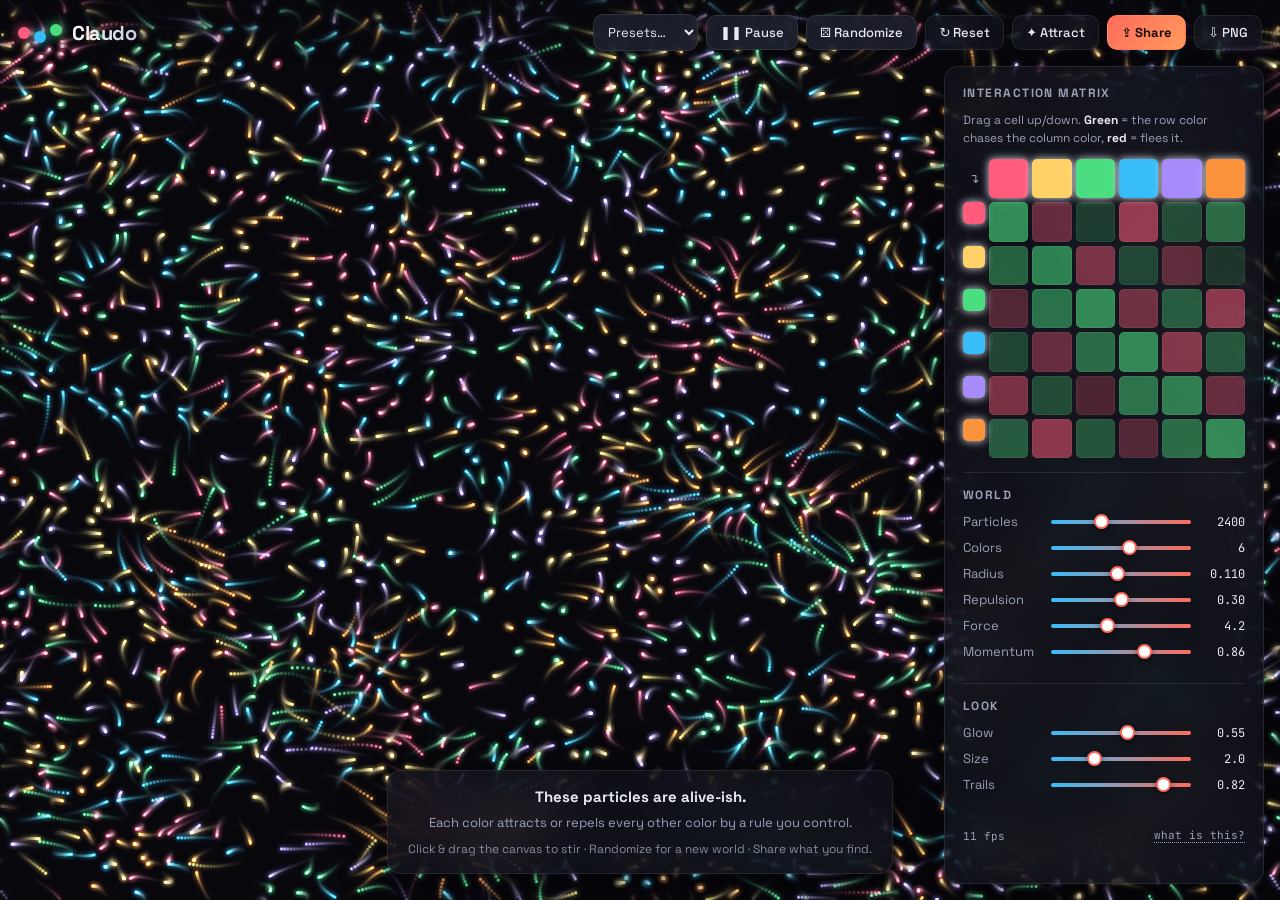
==== index.html @ 6fefa9ca "Build Claudo: an interactive particle-life studio Thousands of colored particles governed by a K×K a" ====
<!DOCTYPE html>
<html lang="en">
<head>
  <meta charset="UTF-8" />
  <meta name="viewport" content="width=device-width, initial-scale=1.0, maximum-scale=1.0, user-scalable=no" />
  <title>Claudo — a particle life studio</title>
  <meta name="description" content="Thousands of particles, one simple rule, endless emergent life. Tune the universe, discover behaviors, and share the worlds you find." />
  <meta name="theme-color" content="#07070c" />

  <!-- Open Graph / social -->
  <meta property="og:title" content="Claudo — a particle life studio" />
  <meta property="og:description" content="Simple rules, emergent life. Tune your own universe of particles and share what you discover." />
  <meta property="og:type" content="website" />

  <link rel="preconnect" href="https://fonts.googleapis.com" />
  <link rel="preconnect" href="https://fonts.gstatic.com" crossorigin />
  <link href="https://fonts.googleapis.com/css2?family=Space+Grotesk:wght@400;500;700&family=JetBrains+Mono:wght@400;500&display=swap" rel="stylesheet" />
  <link rel="icon" href="data:image/svg+xml,<svg xmlns='http://www.w3.org/2000/svg' viewBox='0 0 32 32'><circle cx='11' cy='13' r='5' fill='%23ff5c7c'/><circle cx='21' cy='19' r='5' fill='%2338bdf8'/><circle cx='19' cy='9' r='4' fill='%234ade80'/></svg>" />
  <link rel="stylesheet" href="css/style.css" />
</head>
<body>
  <canvas id="stage"></canvas>

  <!-- Top bar -->
  <header id="topbar">
    <div id="logo" class="logo">
      <span class="dot d1"></span><span class="dot d2"></span><span class="dot d3"></span>
      <span class="word">Claudo</span>
    </div>
    <div class="actions">
      <select id="presetSelect" title="Load a curated universe">
        <option value="" disabled selected>Presets…</option>
      </select>
      <button id="playBtn" class="btn">❚❚ Pause</button>
      <button id="randomBtn" class="btn" title="Roll a brand-new random universe">⚄ Randomize</button>
      <button id="restartBtn" class="btn ghost" title="Re-scatter particles">↻ Reset</button>
      <button id="cursorBtn" class="btn ghost" title="Toggle cursor force">✦ Attract</button>
      <button id="shareBtn" class="btn primary" title="Copy a link to this exact universe">⇪ Share</button>
      <button id="saveBtn" class="btn ghost" title="Save a PNG snapshot">⇩ PNG</button>
      <button id="panelToggle" class="btn ghost only-narrow" title="Toggle controls">⚙</button>
    </div>
  </header>

  <!-- Control panel -->
  <aside id="panel">
    <button id="panelClose" class="panel-close only-narrow" onclick="document.body.classList.remove('panel-open')">✕</button>

    <section class="group">
      <h3>Interaction matrix</h3>
      <p class="tip">Drag a cell up/down. <b>Green</b> = the row color chases the column color, <b>red</b> = flees it.</p>
      <div id="matrix"></div>
    </section>

    <section class="group">
      <h3>World</h3>
      <label class="ctl"><span>Particles</span><input id="countRange" type="range" min="500" max="6000" step="100" value="2400" /><output id="countVal">2400</output></label>
      <label class="ctl"><span>Colors</span><input id="colorsRange" type="range" min="2" max="9" step="1" value="6" /><output id="colorsVal">6</output></label>
      <label class="ctl"><span>Radius</span><input id="rmaxRange" type="range" min="0.03" max="0.2" step="0.005" value="0.11" /><output id="rmaxVal">0.110</output></label>
      <label class="ctl"><span>Repulsion</span><input id="betaRange" type="range" min="0.1" max="0.5" step="0.01" value="0.3" /><output id="betaVal">0.30</output></label>
      <label class="ctl"><span>Force</span><input id="forceRange" type="range" min="0.5" max="10" step="0.1" value="4.2" /><output id="forceVal">4.2</output></label>
      <label class="ctl"><span>Momentum</span><input id="frictionRange" type="range" min="0.6" max="0.98" step="0.01" value="0.86" /><output id="frictionVal">0.86</output></label>
    </section>

    <section class="group">
      <h3>Look</h3>
      <label class="ctl"><span>Glow</span><input id="glowRange" type="range" min="0" max="1" step="0.05" value="0.55" /><output id="glowVal">0.55</output></label>
      <label class="ctl"><span>Size</span><input id="sizeRange" type="range" min="0.8" max="5" step="0.1" value="2.0" /><output id="sizeVal">2.0</output></label>
      <label class="ctl"><span>Trails</span><input id="trailsRange" type="range" min="0" max="0.98" step="0.02" value="0.82" /><output id="trailsVal">0.82</output></label>
    </section>

    <footer class="panel-foot">
      <span id="fps">— fps</span>
      <a href="https://en.wikipedia.org/wiki/Artificial_life" target="_blank" rel="noopener">what is this?</a>
    </footer>
  </aside>

  <!-- First-run hint -->
  <div id="hint">
    <div class="hint-inner">
      <strong>These particles are alive-ish.</strong>
      Each color attracts or repels every other color by a rule you control.
      <span>Click &amp; drag the canvas to stir · Randomize for a new world · Share what you find.</span>
    </div>
  </div>

  <div id="toast"></div>

  <script type="module" src="js/app.js"></script>
</body>
</html>
---- css/style.css ----
:root {
  --bg: #07070c;
  --panel: rgba(16, 17, 27, 0.72);
  --panel-solid: #10111b;
  --line: rgba(255, 255, 255, 0.09);
  --text: #e8e9f2;
  --muted: #9aa0b5;
  --accent: #ff6b5c;      /* warm clay — a nod to the maker */
  --accent-2: #38bdf8;
  --radius: 14px;
  --shadow: 0 12px 40px rgba(0, 0, 0, 0.55);
}

* { box-sizing: border-box; }
html, body { margin: 0; height: 100%; overflow: hidden; }
body {
  background: var(--bg);
  color: var(--text);
  font-family: 'Space Grotesk', system-ui, sans-serif;
  -webkit-font-smoothing: antialiased;
  user-select: none;
  touch-action: none;
}
body.dragging { cursor: ns-resize; }

/* ---- canvas ---- */
#stage {
  position: fixed;
  inset: 0;
  width: 100vw;
  height: 100vh;
  display: block;
  cursor: crosshair;
}

/* ---- top bar ---- */
#topbar {
  position: fixed;
  top: 0; left: 0; right: 0;
  z-index: 20;
  display: flex;
  align-items: center;
  justify-content: space-between;
  gap: 16px;
  padding: 14px 18px;
  background: linear-gradient(180deg, rgba(7,7,12,0.78) 0%, rgba(7,7,12,0) 100%);
  pointer-events: none;
}
#topbar > * { pointer-events: auto; }

.logo {
  display: flex;
  align-items: center;
  gap: 10px;
  font-weight: 700;
  font-size: 20px;
  letter-spacing: -0.02em;
  position: relative;
}
.logo .word {
  background: linear-gradient(90deg, #fff, #c9cee0);
  -webkit-background-clip: text;
  background-clip: text;
  color: transparent;
}
.logo .dot {
  width: 12px; height: 12px; border-radius: 50%;
  position: relative;
  filter: drop-shadow(0 0 6px currentColor);
}
.logo .d1 { color: #ff5c7c; background: #ff5c7c; margin-right: -6px; }
.logo .d2 { color: #38bdf8; background: #38bdf8; margin-right: -6px; transform: translateY(4px); }
.logo .d3 { color: #4ade80; background: #4ade80; transform: translateY(-3px); }
@keyframes jitter {
  0%,100% { transform: translate(0,0); }
  25% { transform: translate(3px,-4px); }
  50% { transform: translate(-4px,3px); }
  75% { transform: translate(2px,4px); }
}
.logo.flash .dot { animation: jitter 0.5s ease; }

.actions { display: flex; align-items: center; gap: 8px; flex-wrap: wrap; justify-content: flex-end; }

.btn {
  font-family: inherit;
  font-size: 13px;
  font-weight: 500;
  color: var(--text);
  background: rgba(30, 32, 46, 0.85);
  border: 1px solid var(--line);
  padding: 8px 13px;
  border-radius: 10px;
  cursor: pointer;
  backdrop-filter: blur(10px);
  transition: transform 0.12s ease, background 0.15s ease, border-color 0.15s ease;
  white-space: nowrap;
}
.btn:hover { background: rgba(44, 46, 64, 0.95); transform: translateY(-1px); }
.btn:active { transform: translateY(0); }
.btn.ghost { background: rgba(20, 21, 32, 0.6); }
.btn.primary {
  background: linear-gradient(135deg, var(--accent), #ff9a5c);
  border-color: transparent;
  color: #1a0d0a;
  font-weight: 700;
}
.btn.primary:hover { filter: brightness(1.08); }
.btn.paused { color: var(--accent); border-color: rgba(255,107,92,0.5); }

select#presetSelect {
  font-family: inherit;
  font-size: 13px;
  color: var(--text);
  background: rgba(30, 32, 46, 0.85);
  border: 1px solid var(--line);
  padding: 8px 10px;
  border-radius: 10px;
  cursor: pointer;
  backdrop-filter: blur(10px);
}
select#presetSelect option { background: var(--panel-solid); }

/* ---- panel ---- */
#panel {
  position: fixed;
  top: 66px; right: 16px; bottom: 16px;
  z-index: 15;
  width: 320px;
  max-width: calc(100vw - 32px);
  padding: 4px 18px 14px;
  overflow-y: auto;
  background: var(--panel);
  border: 1px solid var(--line);
  border-radius: var(--radius);
  backdrop-filter: blur(20px) saturate(1.2);
  box-shadow: var(--shadow);
  transform: translateX(calc(100% + 24px));
  opacity: 0;
  transition: transform 0.32s cubic-bezier(0.4, 1.2, 0.5, 1), opacity 0.25s ease;
  scrollbar-width: thin;
  scrollbar-color: rgba(255,255,255,0.2) transparent;
}
body.panel-open #panel { transform: translateX(0); opacity: 1; }
#panel::-webkit-scrollbar { width: 8px; }
#panel::-webkit-scrollbar-thumb { background: rgba(255,255,255,0.15); border-radius: 8px; }

.group { padding: 14px 0; border-bottom: 1px solid var(--line); }
.group:last-of-type { border-bottom: none; }
.group h3 {
  margin: 0 0 10px;
  font-size: 12px;
  font-weight: 700;
  text-transform: uppercase;
  letter-spacing: 0.12em;
  color: var(--muted);
}
.tip { margin: 0 0 12px; font-size: 12px; line-height: 1.5; color: var(--muted); }
.tip b { color: var(--text); }

.ctl {
  display: grid;
  grid-template-columns: 76px 1fr 42px;
  align-items: center;
  gap: 10px;
  margin: 9px 0;
  font-size: 13px;
}
.ctl span { color: var(--muted); }
.ctl output {
  font-family: 'JetBrains Mono', monospace;
  font-size: 12px;
  text-align: right;
  color: var(--text);
}

input[type="range"] {
  -webkit-appearance: none;
  appearance: none;
  height: 4px;
  border-radius: 3px;
  background: linear-gradient(90deg, var(--accent-2), var(--accent));
  outline: none;
  cursor: pointer;
}
input[type="range"]::-webkit-slider-thumb {
  -webkit-appearance: none;
  width: 15px; height: 15px;
  border-radius: 50%;
  background: #fff;
  border: 2px solid var(--accent);
  box-shadow: 0 2px 6px rgba(0,0,0,0.5);
  cursor: grab;
}
input[type="range"]::-moz-range-thumb {
  width: 15px; height: 15px;
  border-radius: 50%;
  background: #fff;
  border: 2px solid var(--accent);
  cursor: grab;
}

/* ---- matrix editor ---- */
.matrix {
  display: grid;
  grid-template-columns: 22px repeat(var(--k), 1fr);
  gap: 4px;
}
.mhead { border-radius: 5px; }
.mhead.swatch {
  aspect-ratio: 1;
  box-shadow: 0 0 8px currentColor;
  min-height: 16px;
}
.mhead.corner {
  color: var(--muted);
  font-size: 13px;
  display: flex;
  align-items: center;
  justify-content: center;
}
.cell {
  aspect-ratio: 1;
  border-radius: 5px;
  cursor: ns-resize;
  border: 1px solid rgba(255,255,255,0.06);
  transition: box-shadow 0.1s ease;
}
.cell:hover { box-shadow: 0 0 0 2px rgba(255,255,255,0.35); }

.panel-foot {
  display: flex;
  justify-content: space-between;
  align-items: center;
  padding-top: 12px;
  font-family: 'JetBrains Mono', monospace;
  font-size: 11px;
  color: var(--muted);
}
.panel-foot a { color: var(--muted); text-decoration: none; border-bottom: 1px dotted var(--muted); }
.panel-foot a:hover { color: var(--text); }

.panel-close {
  position: absolute;
  top: 10px; right: 10px;
  background: none;
  border: none;
  color: var(--muted);
  font-size: 16px;
  cursor: pointer;
}

/* ---- first-run hint ---- */
#hint {
  position: fixed;
  left: 50%; bottom: 26px;
  transform: translateX(-50%);
  z-index: 12;
  max-width: min(560px, calc(100vw - 32px));
  transition: opacity 0.6s ease, transform 0.6s ease;
}
#hint.gone { opacity: 0; transform: translate(-50%, 20px); pointer-events: none; }
.hint-inner {
  padding: 14px 20px;
  background: var(--panel);
  border: 1px solid var(--line);
  border-radius: var(--radius);
  backdrop-filter: blur(20px);
  box-shadow: var(--shadow);
  text-align: center;
  font-size: 13px;
  line-height: 1.6;
  color: var(--muted);
}
.hint-inner strong { display: block; color: var(--text); font-size: 15px; margin-bottom: 4px; }
.hint-inner span { display: block; margin-top: 6px; font-size: 12px; opacity: 0.85; }

/* ---- toast ---- */
#toast {
  position: fixed;
  left: 50%; top: 74px;
  transform: translate(-50%, -12px);
  z-index: 30;
  padding: 10px 18px;
  background: var(--accent);
  color: #1a0d0a;
  font-weight: 600;
  font-size: 13px;
  border-radius: 10px;
  box-shadow: var(--shadow);
  opacity: 0;
  pointer-events: none;
  transition: opacity 0.2s ease, transform 0.2s ease;
}
#toast.show { opacity: 1; transform: translate(-50%, 0); }

.only-narrow { display: none; }

/* ---- responsive ---- */
@media (max-width: 820px) {
  #topbar { padding: 10px 12px; gap: 8px; }
  .logo { font-size: 17px; }
  .actions .btn span, .actions { gap: 6px; }
  #restartBtn, #cursorBtn, #saveBtn { display: none; }
  .only-narrow { display: inline-flex; }
  #panel {
    top: auto; bottom: 0; left: 0; right: 0;
    width: 100%; max-width: 100%;
    max-height: 72vh;
    border-radius: var(--radius) var(--radius) 0 0;
    transform: translateY(100%);
  }
  body.panel-open #panel { transform: translateY(0); }
  #hint { bottom: 16px; }
}
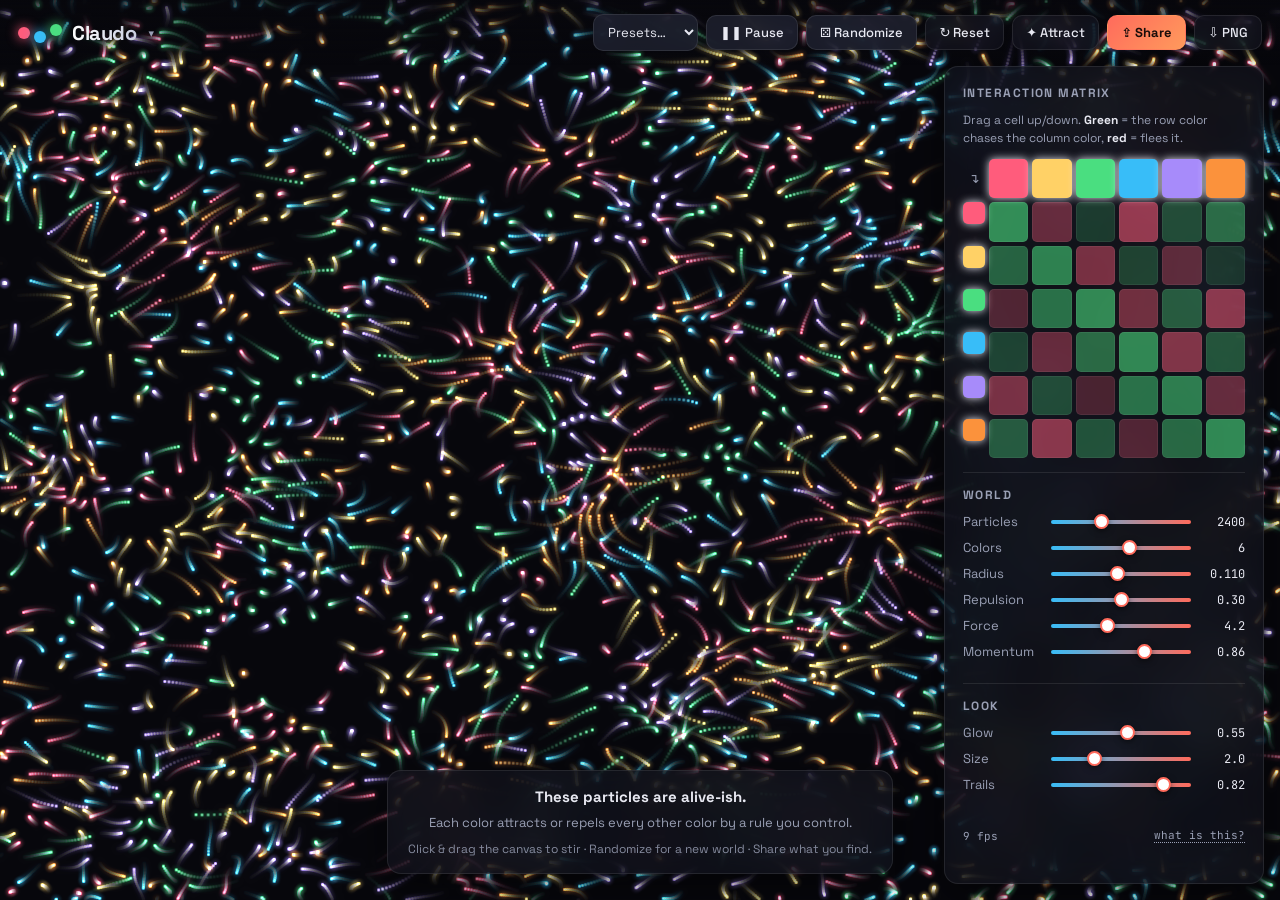
==== commit 966b7cc3: "Add Attractors and Reaction pages with shared nav dropdown Turns the Claudo brand into a menu switch" ====
--- a/index.html
+++ b/index.html
@@ -86,5 +86,9 @@
   <div id="toast"></div>
 
   <script type="module" src="js/app.js"></script>
+  <script type="module">
+    import { initNav } from './js/nav.js';
+    initNav('life');
+  </script>
 </body>
 </html>
--- a/css/style.css
+++ b/css/style.css
@@ -120,6 +120,19 @@
 }
 select#presetSelect option { background: var(--panel-solid); }
 
+.inline-select {
+  font-family: inherit;
+  font-size: 13px;
+  color: var(--text);
+  background: rgba(30, 32, 46, 0.7);
+  border: 1px solid var(--line);
+  padding: 6px 8px;
+  border-radius: 8px;
+  cursor: pointer;
+  width: 100%;
+}
+.inline-select option { background: var(--panel-solid); }
+
 /* ---- panel ---- */
 #panel {
   position: fixed;
@@ -292,6 +305,67 @@
   transition: opacity 0.2s ease, transform 0.2s ease;
 }
 #toast.show { opacity: 1; transform: translate(-50%, 0); }
+
+/* ---- nav dropdown (brand becomes the menu) ---- */
+.nav-trigger { cursor: pointer; user-select: none; }
+.nav-caret {
+  font-size: 11px;
+  color: var(--muted);
+  margin-left: 2px;
+  transition: transform 0.2s ease, color 0.2s ease;
+}
+.nav-trigger:hover .nav-caret { color: var(--text); }
+.nav-trigger.open .nav-caret { transform: rotate(180deg); color: var(--text); }
+
+.nav-menu {
+  position: fixed;
+  z-index: 40;
+  min-width: 262px;
+  padding: 6px;
+  background: var(--panel);
+  border: 1px solid var(--line);
+  border-radius: var(--radius);
+  backdrop-filter: blur(20px) saturate(1.2);
+  box-shadow: var(--shadow);
+  opacity: 0;
+  transform: translateY(-8px) scale(0.98);
+  transform-origin: top left;
+  pointer-events: none;
+  transition: opacity 0.16s ease, transform 0.16s cubic-bezier(0.4, 1.3, 0.5, 1);
+}
+.nav-menu.show { opacity: 1; transform: translateY(0) scale(1); pointer-events: auto; }
+.nav-menu-head {
+  font-size: 10px;
+  font-weight: 700;
+  letter-spacing: 0.16em;
+  text-transform: uppercase;
+  color: var(--muted);
+  padding: 8px 10px 6px;
+}
+.nav-item {
+  display: flex;
+  align-items: center;
+  gap: 12px;
+  padding: 10px;
+  border-radius: 10px;
+  text-decoration: none;
+  color: var(--text);
+  transition: background 0.14s ease;
+}
+.nav-item:hover { background: rgba(255, 255, 255, 0.06); }
+.nav-item.current { background: rgba(255, 255, 255, 0.04); }
+.nav-dots { display: inline-flex; }
+.nav-dots i {
+  width: 11px; height: 11px; border-radius: 50%;
+  margin-right: -4px;
+  filter: drop-shadow(0 0 5px currentColor);
+}
+.nav-dots i:nth-child(2) { transform: translateY(4px); }
+.nav-dots i:nth-child(3) { transform: translateY(-3px); margin-right: 4px; }
+.nav-text { display: flex; flex-direction: column; line-height: 1.3; flex: 1; }
+.nav-text b { font-size: 14px; font-weight: 600; }
+.nav-text small { font-size: 11px; color: var(--muted); }
+.nav-here { color: var(--accent); font-size: 9px; }
 
 .only-narrow { display: none; }
 
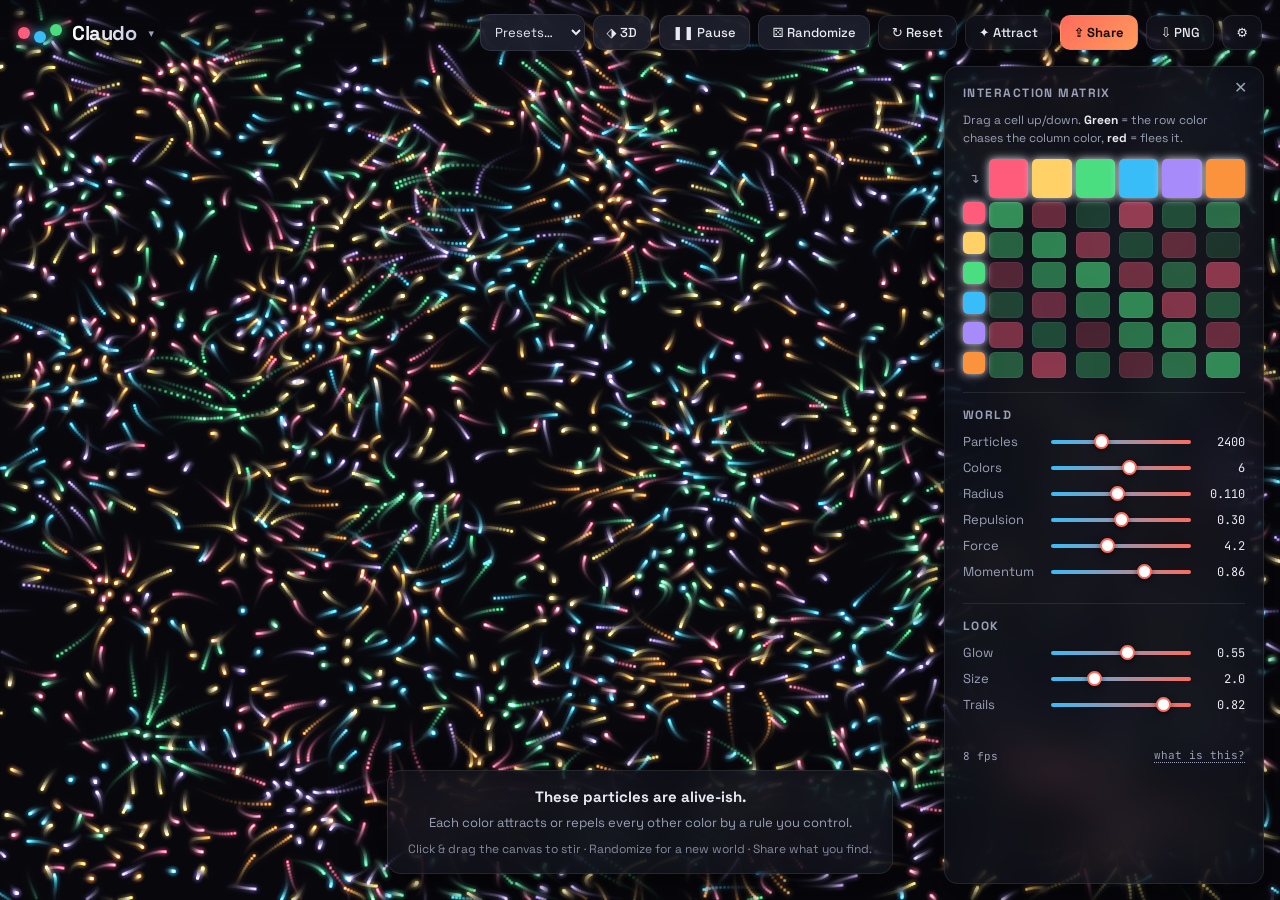
==== commit d3520d83: "Add 3D modes for Reaction and Particle Life (wave 4) - reaction3d.js: chemical-B concentration as a " ====
--- a/index.html
+++ b/index.html
@@ -31,6 +31,7 @@
       <select id="presetSelect" title="Load a curated universe">
         <option value="" disabled selected>Presets…</option>
       </select>
+      <button id="mode3dBtn" class="btn" title="Switch between 2D and 3D">⬗ 3D</button>
       <button id="playBtn" class="btn">❚❚ Pause</button>
       <button id="randomBtn" class="btn" title="Roll a brand-new random universe">⚄ Randomize</button>
       <button id="restartBtn" class="btn ghost" title="Re-scatter particles">↻ Reset</button>
--- a/css/style.css
+++ b/css/style.css
@@ -367,7 +367,164 @@
 .nav-text small { font-size: 11px; color: var(--muted); }
 .nav-here { color: var(--accent); font-size: 9px; }
 
-.only-narrow { display: none; }
+/* ---- centered pages (Pulse) ---- */
+.bg-gradient {
+  position: fixed; inset: 0; z-index: -1;
+  background:
+    radial-gradient(1200px 700px at 20% -10%, rgba(244, 114, 182, 0.10), transparent 60%),
+    radial-gradient(1000px 700px at 100% 110%, rgba(56, 189, 248, 0.10), transparent 60%),
+    var(--bg);
+}
+.page-centered { overflow: auto; }
+.stage-center {
+  min-height: 100vh;
+  display: flex;
+  align-items: center;
+  justify-content: center;
+  padding: 92px 20px 40px;
+}
+.seq-wrap {
+  padding: 16px;
+  background: var(--panel);
+  border: 1px solid var(--line);
+  border-radius: var(--radius);
+  backdrop-filter: blur(20px);
+  box-shadow: var(--shadow);
+  max-width: 100%;
+  overflow-x: auto;
+}
+.seq { display: flex; flex-direction: column; gap: 5px; }
+.seq-row { display: grid; grid-template-columns: 52px repeat(16, 1fr); gap: 5px; align-items: center; }
+.seq-label {
+  font-size: 11px; font-family: 'JetBrains Mono', monospace; color: var(--muted);
+  text-align: right; padding-right: 6px; white-space: nowrap;
+}
+.mel-label { color: #6f7690; }
+.seq-divider { height: 1px; background: var(--line); margin: 5px 0; }
+
+.cell {
+  width: clamp(20px, 4.2vw, 34px); height: 26px;
+  border-radius: 6px;
+  background: rgba(255, 255, 255, 0.05);
+  border: 1px solid rgba(255, 255, 255, 0.05);
+  cursor: pointer;
+  transition: background 0.08s ease, transform 0.06s ease, box-shadow 0.1s ease;
+}
+.cell.beat { background: rgba(255, 255, 255, 0.09); }
+.cell:hover { background: rgba(255, 255, 255, 0.16); }
+.cell.mel { height: 20px; }
+.cell.mel.active {
+  background: linear-gradient(180deg, #7dd3fc, #38bdf8);
+  border-color: transparent;
+  box-shadow: 0 0 12px rgba(56, 189, 248, 0.7);
+}
+.cell.drum.active {
+  background: var(--c);
+  border-color: transparent;
+  box-shadow: 0 0 12px var(--c);
+}
+.cell.playhead { box-shadow: inset 0 0 0 2px rgba(255, 255, 255, 0.55); }
+.cell.active.playhead { transform: scale(1.12); }
+
+/* ---- Pivot game HUD + overlays ---- */
+.hud {
+  position: fixed; top: 76px; left: 0; right: 0; z-index: 10;
+  display: none; flex-direction: column; align-items: center; pointer-events: none;
+}
+body.playing .hud { display: flex; }
+.score-line { display: flex; align-items: baseline; gap: 10px; }
+.score-line #scoreVal {
+  font-size: 64px; font-weight: 700; letter-spacing: -0.03em;
+  color: #fff; text-shadow: 0 0 24px rgba(120, 200, 255, 0.5);
+  font-variant-numeric: tabular-nums;
+}
+.score-line .combo { font-size: 24px; font-weight: 700; color: #4ade80; text-shadow: 0 0 14px rgba(74, 222, 128, 0.6); }
+.best-line { font-family: 'JetBrains Mono', monospace; font-size: 12px; color: var(--muted); margin-top: 2px; }
+.best-line b { color: var(--text); }
+
+.overlay {
+  position: fixed; inset: 0; z-index: 25;
+  display: flex; align-items: center; justify-content: center;
+  background: rgba(7, 7, 12, 0.55); backdrop-filter: blur(6px);
+  transition: opacity 0.3s ease;
+}
+.overlay.hide { display: none; }
+.card {
+  text-align: center; padding: 40px 44px; max-width: 440px;
+  background: var(--panel); border: 1px solid var(--line);
+  border-radius: 22px; box-shadow: var(--shadow); backdrop-filter: blur(20px);
+}
+.card h1 { margin: 6px 0 14px; font-size: 52px; letter-spacing: -0.03em; background: linear-gradient(120deg, #4ade80, #38bdf8, #a78bfa); -webkit-background-clip: text; background-clip: text; color: transparent; }
+.card h2 { margin: 0 0 4px; font-size: 34px; color: var(--text); }
+.card p { color: var(--muted); font-size: 15px; line-height: 1.6; margin: 0 0 26px; }
+.card p b { color: var(--text); }
+.game-logo { display: flex; justify-content: center; gap: 6px; margin-bottom: 4px; }
+.game-logo span { width: 16px; height: 16px; border-radius: 50%; }
+.game-logo span:nth-child(1) { background: #4ade80; box-shadow: 0 0 14px #4ade80; }
+.game-logo span:nth-child(2) { background: #ff5c7c; box-shadow: 0 0 14px #ff5c7c; transform: translateY(6px); }
+.game-logo span:nth-child(3) { background: #a78bfa; box-shadow: 0 0 14px #a78bfa; transform: translateY(-4px); }
+.btn.big { font-size: 17px; padding: 13px 30px; border-radius: 12px; }
+.mini, .card .final-lbl { font-family: 'JetBrains Mono', monospace; font-size: 12px; color: var(--muted); }
+.mini { margin-top: 16px; }
+.mini b, .best-line b { color: var(--text); }
+.final { display: flex; align-items: baseline; justify-content: center; gap: 10px; margin: 12px 0 2px; }
+.final .final-num { font-size: 60px; font-weight: 700; color: #fff; font-variant-numeric: tabular-nums; }
+.final.small .final-num { font-size: 26px; color: var(--muted); }
+.final.small { margin-top: 0; margin-bottom: 20px; }
+.badge { display: inline-block; margin-bottom: 12px; padding: 5px 14px; border-radius: 999px; background: linear-gradient(135deg, var(--accent), #ff9a5c); color: #1a0d0a; font-weight: 700; font-size: 13px; }
+.badge.hide { display: none; }
+.over-actions { display: flex; gap: 10px; justify-content: center; margin-top: 22px; }
+
+/* ---- instrument readouts (Fusion) ---- */
+.readouts { display: flex; flex-direction: column; gap: 8px; margin-bottom: 14px; }
+.readout { display: flex; flex-direction: column; }
+.readout .rv { font-family: 'JetBrains Mono', monospace; font-size: 20px; font-weight: 500; color: var(--text); }
+.readout.big .rv { font-size: 40px; color: #fff; line-height: 1.05; }
+.readout .rl { font-size: 11px; color: var(--muted); margin-top: 1px; }
+.readout.big .rl { font-size: 12px; }
+
+.meter { margin: 10px 0; }
+.meter-head { display: flex; justify-content: space-between; font-size: 11px; color: var(--muted); margin-bottom: 5px; }
+.meter-head b { font-family: 'JetBrains Mono', monospace; color: var(--text); font-weight: 500; }
+.bar { position: relative; height: 8px; border-radius: 6px; background: rgba(255, 255, 255, 0.08); overflow: hidden; }
+.bar i { position: absolute; left: 0; top: 0; bottom: 0; width: 0%; border-radius: 6px; transition: width 0.12s linear, background 0.3s ease; }
+.bar u { position: absolute; top: -2px; bottom: -2px; width: 2px; background: rgba(255, 255, 255, 0.5); }
+
+.status {
+  margin-top: 14px; padding: 9px 12px; border-radius: 10px;
+  font-size: 13px; font-weight: 500; text-align: center;
+  background: rgba(255, 255, 255, 0.05); color: var(--muted);
+  border: 1px solid var(--line);
+}
+.status.ok { color: #7dd3fc; border-color: rgba(56, 189, 248, 0.3); }
+.status.good { color: #86efac; border-color: rgba(74, 222, 128, 0.4); background: rgba(74, 222, 128, 0.08); }
+.status.warn { color: #fca5a5; border-color: rgba(255, 92, 124, 0.4); background: rgba(255, 92, 124, 0.08); }
+.mini-units { font-size: 10.5px; opacity: 0.7; margin-top: 10px; margin-bottom: 0; }
+
+.ctl.checkbox { grid-template-columns: 1fr auto 42px; }
+.ctl.checkbox input[type="checkbox"] { width: 34px; height: 18px; accent-color: var(--accent); justify-self: start; cursor: pointer; }
+
+/* ---- 3D mode (Three.js) ---- */
+.three-canvas {
+  position: fixed; inset: 0; z-index: 1;
+  width: 100vw; height: 100vh; display: none;
+  cursor: grab; touch-action: none;
+}
+.three-canvas:active { cursor: grabbing; }
+body.mode-3d #stage { display: none; }
+body.mode-3d #params2d { display: none; }
+body.mode-3d .mode3d-only { display: block !important; }
+.btn.active { background: linear-gradient(135deg, var(--accent-2), #818cf8); border-color: transparent; color: #04121a; font-weight: 700; }
+
+/* ---- mode toggle (Ripple) ---- */
+.mode-row { display: grid; grid-template-columns: 1fr 1fr; gap: 6px; }
+.mode-btn {
+  font-family: inherit; font-size: 13px; color: var(--muted);
+  background: rgba(255, 255, 255, 0.05); border: 1px solid var(--line);
+  padding: 9px 8px; border-radius: 9px; cursor: pointer; transition: all 0.14s ease;
+}
+.mode-btn:hover { color: var(--text); background: rgba(255, 255, 255, 0.09); }
+.mode-btn.active { color: #041016; background: linear-gradient(135deg, #38bdf8, #2dd4bf); border-color: transparent; font-weight: 600; }
 
 /* ---- responsive ---- */
 @media (max-width: 820px) {
